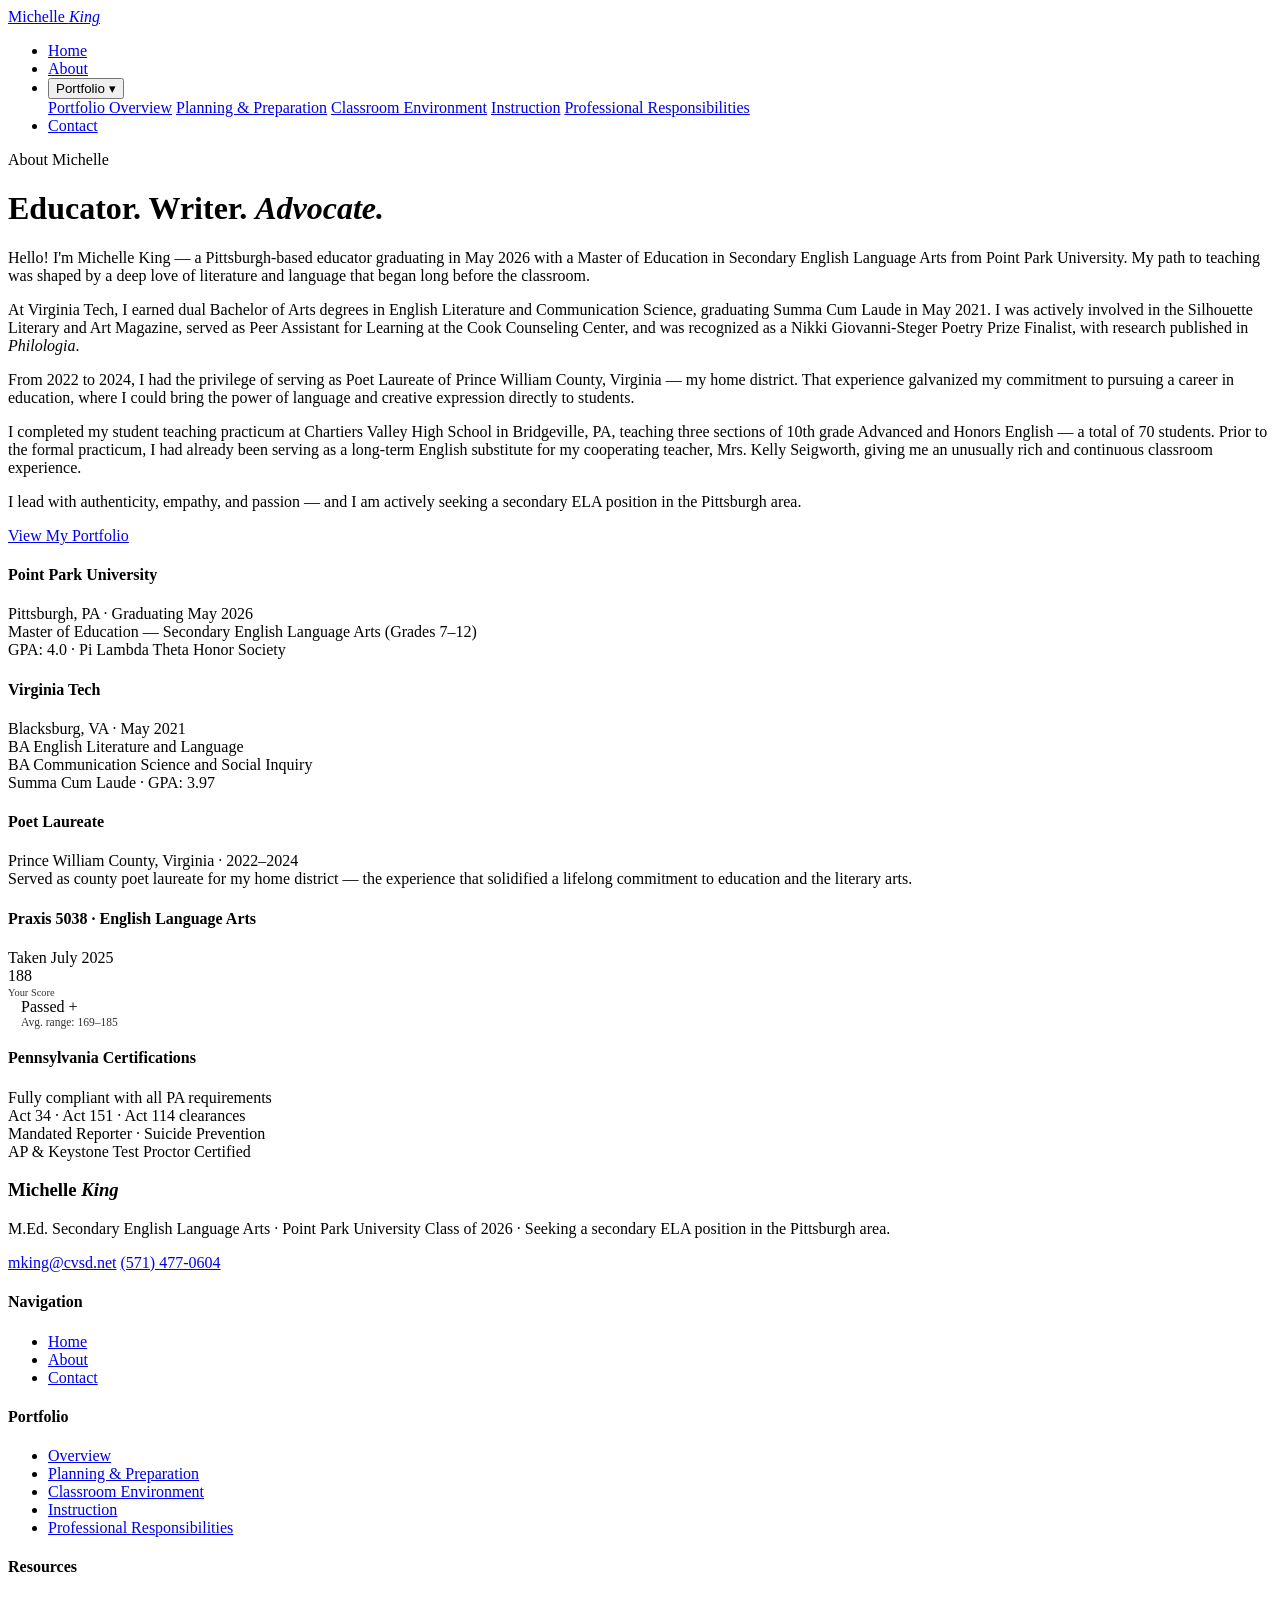
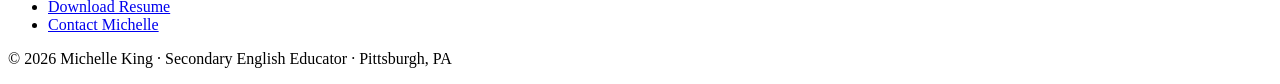
==== about.html @ f742788e "Add files via upload" ====
<!DOCTYPE html>
<html lang="en">
<head>
<meta charset="UTF-8">
<meta name="viewport" content="width=device-width, initial-scale=1.0">
<title>About | Michelle King</title>
<link rel="preconnect" href="https://fonts.googleapis.com">
<link href="https://fonts.googleapis.com/css2?family=Cormorant+Garamond:ital,wght@0,300;0,400;0,600;1,300;1,400&family=DM+Sans:wght@300;400;500&display=swap" rel="stylesheet">
<link rel="stylesheet" href="css/styles.css">
</head>
<body>

<nav>
  <div class="nav-inner">
    <a class="nav-logo" href="index.html">Michelle <em>King</em></a>
    <ul class="nav-links">
      <li><a href="index.html" data-page="home">Home</a></li>
      <li><a href="about.html" data-page="about">About</a></li>
      <li>
        <button class="portfolio-btn">Portfolio <span class="dropdown-arrow">▾</span></button>
        <div class="dropdown">
          <a href="portfolio/index.html">Portfolio Overview</a>
          <a href="portfolio/domain-1.html">Planning & Preparation</a>
          <a href="portfolio/domain-2.html">Classroom Environment</a>
          <a href="portfolio/domain-3.html">Instruction</a>
          <a href="portfolio/domain-4.html">Professional Responsibilities</a>
        </div>
      </li>
      <li><a href="contact.html" data-page="contact">Contact</a></li>
    </ul>
  </div>
</nav>

<div class="page-wrap">
  <div class="section-container">
    <p class="section-eyebrow">About Michelle</p>
    <h1 class="section-title">Educator. Writer. <em>Advocate.</em></h1>
    <div class="divider"></div>

    <div class="about-grid">
      <div class="about-text">
        <p>Hello! I'm Michelle King — a Pittsburgh-based educator graduating in May 2026 with a Master of Education in Secondary English Language Arts from Point Park University. My path to teaching was shaped by a deep love of literature and language that began long before the classroom.</p>
        <p>At Virginia Tech, I earned dual Bachelor of Arts degrees in English Literature and Communication Science, graduating Summa Cum Laude in May 2021. I was actively involved in the Silhouette Literary and Art Magazine, served as Peer Assistant for Learning at the Cook Counseling Center, and was recognized as a Nikki Giovanni-Steger Poetry Prize Finalist, with research published in <em>Philologia</em>.</p>
        <p>From 2022 to 2024, I had the privilege of serving as Poet Laureate of Prince William County, Virginia — my home district. That experience galvanized my commitment to pursuing a career in education, where I could bring the power of language and creative expression directly to students.</p>
        <p>I completed my student teaching practicum at Chartiers Valley High School in Bridgeville, PA, teaching three sections of 10th grade Advanced and Honors English — a total of 70 students. Prior to the formal practicum, I had already been serving as a long-term English substitute for my cooperating teacher, Mrs. Kelly Seigworth, giving me an unusually rich and continuous classroom experience.</p>
        <p>I lead with authenticity, empathy, and passion — and I am actively seeking a secondary ELA position in the Pittsburgh area.</p>
        <div class="mt-32">
          <a class="btn-primary" href="portfolio/index.html">View My Portfolio</a>
        </div>
      </div>

      <div class="about-credentials">
        <div class="cred-block">
          <h4>Point Park University</h4>
          <div class="cred-sub">Pittsburgh, PA · Graduating May 2026</div>
          <div class="cred-detail">Master of Education — Secondary English Language Arts (Grades 7–12)<br>GPA: 4.0 · Pi Lambda Theta Honor Society</div>
        </div>
        <div class="cred-block">
          <h4>Virginia Tech</h4>
          <div class="cred-sub">Blacksburg, VA · May 2021</div>
          <div class="cred-detail">BA English Literature and Language<br>BA Communication Science and Social Inquiry<br>Summa Cum Laude · GPA: 3.97</div>
        </div>
        <div class="cred-block">
          <h4>Poet Laureate</h4>
          <div class="cred-sub">Prince William County, Virginia · 2022–2024</div>
          <div class="cred-detail">Served as county poet laureate for my home district — the experience that solidified a lifelong commitment to education and the literary arts.</div>
        </div>
        <div class="cred-block">
          <h4>Praxis 5038 · English Language Arts</h4>
          <div class="cred-sub">Taken July 2025</div>
          <div class="cred-detail">
            <div class="praxis-badge">
              <div>
                <div class="score">188</div>
                <div style="font-size:0.65rem;opacity:0.8;margin-top:2px;">Your Score</div>
              </div>
              <div style="border-left:1px solid rgba(255,255,255,0.3);padding-left:12px;">
                <div style="font-weight:500;">Passed +</div>
                <div style="font-size:0.72rem;opacity:0.8;">Avg. range: 169–185</div>
              </div>
            </div>
          </div>
        </div>
        <div class="cred-block">
          <h4>Pennsylvania Certifications</h4>
          <div class="cred-sub">Fully compliant with all PA requirements</div>
          <div class="cred-detail">Act 34 · Act 151 · Act 114 clearances<br>Mandated Reporter · Suicide Prevention<br>AP & Keystone Test Proctor Certified</div>
        </div>
      </div>
    </div>
  </div>
</div>

<footer>
  <div class="footer-inner">
    <div class="footer-grid">
      <div class="footer-brand">
        <h3>Michelle <em>King</em></h3>
        <p>M.Ed. Secondary English Language Arts · Point Park University Class of 2026 · Seeking a secondary ELA position in the Pittsburgh area.</p>
        <div class="footer-contact-small">
          <a href="mailto:mking@cvsd.net">mking@cvsd.net</a>
          <a href="tel:5714770604">(571) 477-0604</a>
        </div>
      </div>
      <div class="footer-col">
        <h4>Navigation</h4>
        <ul>
          <li><a href="index.html">Home</a></li>
          <li><a href="about.html">About</a></li>
          <li><a href="contact.html">Contact</a></li>
        </ul>
      </div>
      <div class="footer-col">
        <h4>Portfolio</h4>
        <ul>
          <li><a href="portfolio/index.html">Overview</a></li>
          <li><a href="portfolio/domain-1.html">Planning & Preparation</a></li>
          <li><a href="portfolio/domain-2.html">Classroom Environment</a></li>
          <li><a href="portfolio/domain-3.html">Instruction</a></li>
          <li><a href="portfolio/domain-4.html">Professional Responsibilities</a></li>
        </ul>
      </div>
      <div class="footer-col">
        <h4>Resources</h4>
        <ul>
          <li><a href="#">Download Resume</a></li>
          <li><a href="contact.html">Contact Michelle</a></li>
        </ul>
      </div>
    </div>
    <div class="footer-bottom">
      <p>© 2026 Michelle King · Secondary English Educator · Pittsburgh, PA</p>
    </div>
  </div>
</footer>

<script src="js/script.js"></script>
</body>
</html>
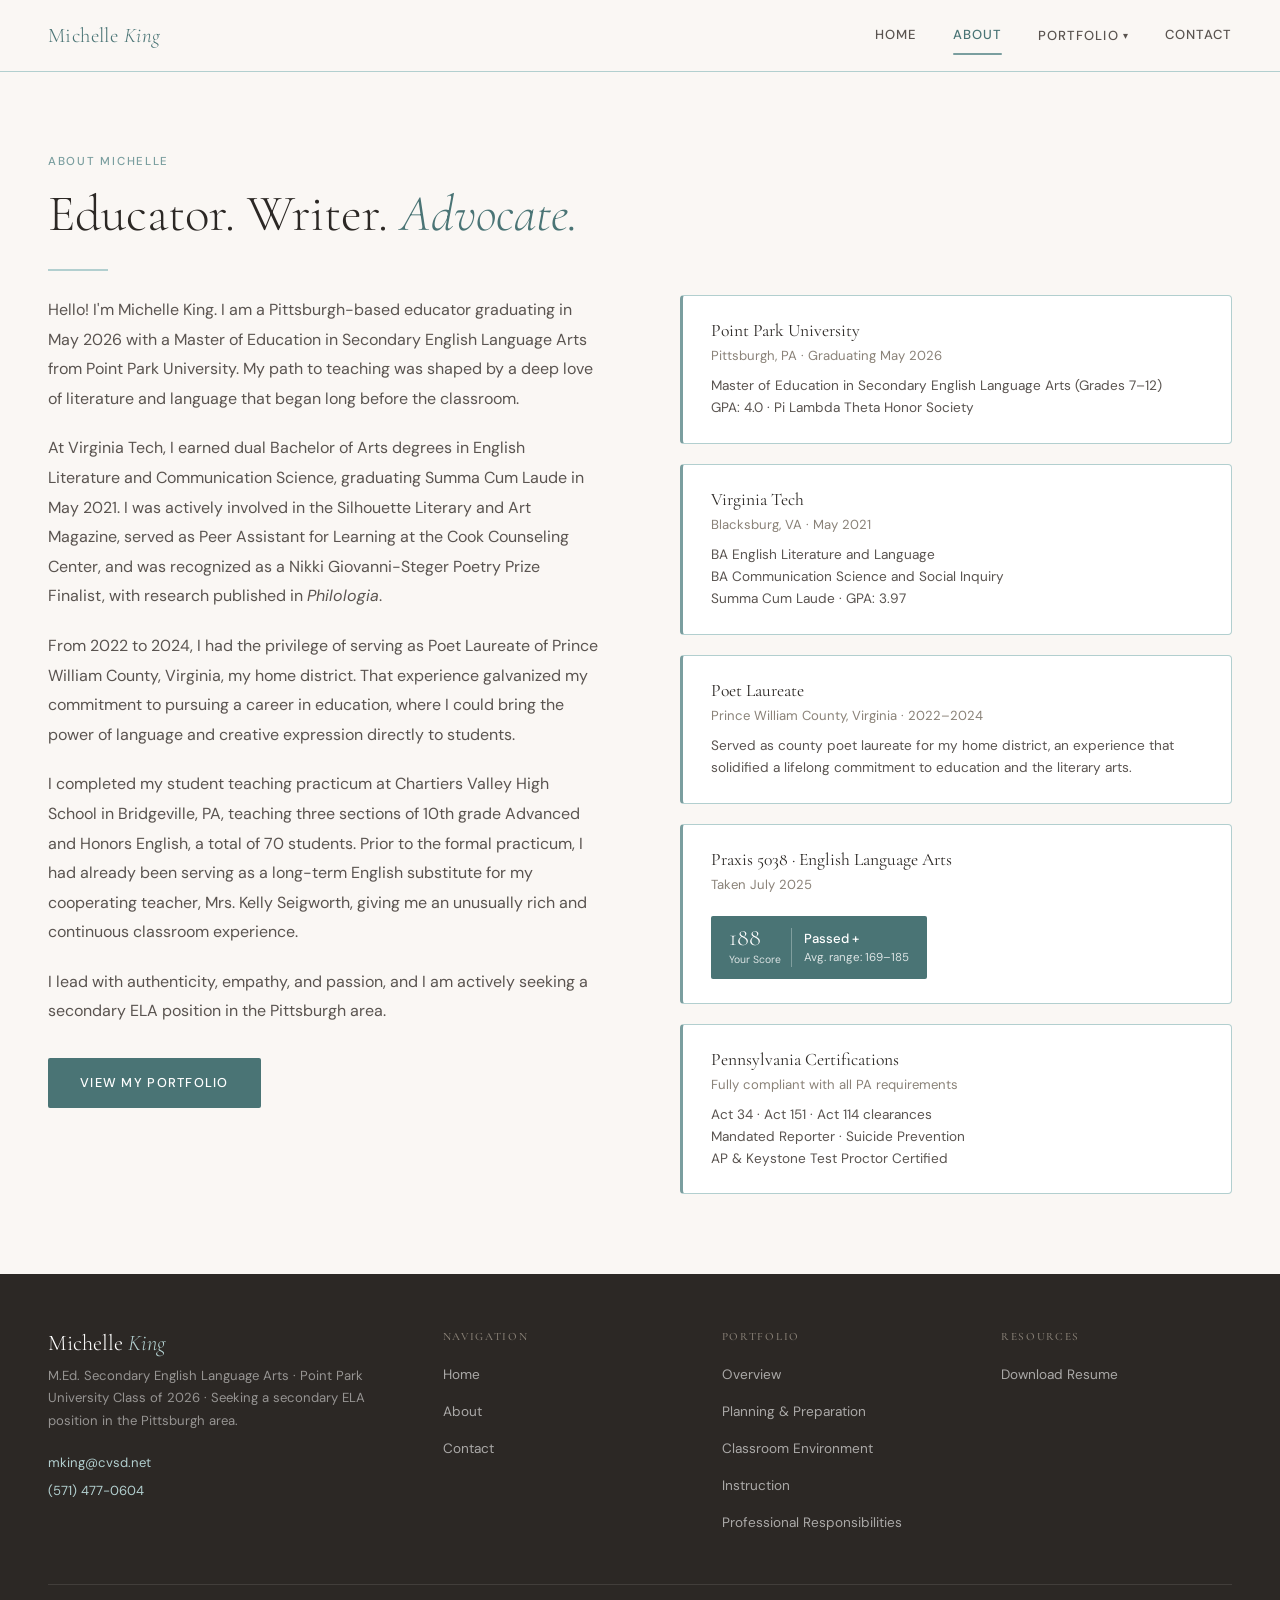
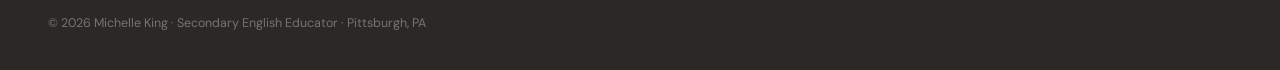
==== commit dd38d1fe: "Add files via upload" ====
--- a/about.html
+++ b/about.html
@@ -6,7 +6,7 @@
 <title>About | Michelle King</title>
 <link rel="preconnect" href="https://fonts.googleapis.com">
 <link href="https://fonts.googleapis.com/css2?family=Cormorant+Garamond:ital,wght@0,300;0,400;0,600;1,300;1,400&family=DM+Sans:wght@300;400;500&display=swap" rel="stylesheet">
-<link rel="stylesheet" href="css/styles.css">
+<link rel="stylesheet" href="styles.css">
 </head>
 <body>
 
@@ -19,11 +19,11 @@
       <li>
         <button class="portfolio-btn">Portfolio <span class="dropdown-arrow">▾</span></button>
         <div class="dropdown">
-          <a href="portfolio/index.html">Portfolio Overview</a>
-          <a href="portfolio/domain-1.html">Planning & Preparation</a>
-          <a href="portfolio/domain-2.html">Classroom Environment</a>
-          <a href="portfolio/domain-3.html">Instruction</a>
-          <a href="portfolio/domain-4.html">Professional Responsibilities</a>
+          <a href="portfolio.html">Portfolio Overview</a>
+          <a href="portfolio-planning.html">Planning & Preparation</a>
+          <a href="portfolio-classroom.html">Classroom Environment</a>
+          <a href="portfolio-instruction.html">Instruction</a>
+          <a href="portfolio-professional.html">Professional Responsibilities</a>
         </div>
       </li>
       <li><a href="contact.html" data-page="contact">Contact</a></li>
@@ -39,13 +39,13 @@
 
     <div class="about-grid">
       <div class="about-text">
-        <p>Hello! I'm Michelle King — a Pittsburgh-based educator graduating in May 2026 with a Master of Education in Secondary English Language Arts from Point Park University. My path to teaching was shaped by a deep love of literature and language that began long before the classroom.</p>
+        <p>Hello! I'm Michelle King. I am a Pittsburgh-based educator graduating in May 2026 with a Master of Education in Secondary English Language Arts from Point Park University. My path to teaching was shaped by a deep love of literature and language that began long before the classroom.</p>
         <p>At Virginia Tech, I earned dual Bachelor of Arts degrees in English Literature and Communication Science, graduating Summa Cum Laude in May 2021. I was actively involved in the Silhouette Literary and Art Magazine, served as Peer Assistant for Learning at the Cook Counseling Center, and was recognized as a Nikki Giovanni-Steger Poetry Prize Finalist, with research published in <em>Philologia</em>.</p>
-        <p>From 2022 to 2024, I had the privilege of serving as Poet Laureate of Prince William County, Virginia — my home district. That experience galvanized my commitment to pursuing a career in education, where I could bring the power of language and creative expression directly to students.</p>
-        <p>I completed my student teaching practicum at Chartiers Valley High School in Bridgeville, PA, teaching three sections of 10th grade Advanced and Honors English — a total of 70 students. Prior to the formal practicum, I had already been serving as a long-term English substitute for my cooperating teacher, Mrs. Kelly Seigworth, giving me an unusually rich and continuous classroom experience.</p>
-        <p>I lead with authenticity, empathy, and passion — and I am actively seeking a secondary ELA position in the Pittsburgh area.</p>
+        <p>From 2022 to 2024, I had the privilege of serving as Poet Laureate of Prince William County, Virginia, my home district. That experience galvanized my commitment to pursuing a career in education, where I could bring the power of language and creative expression directly to students.</p>
+        <p>I completed my student teaching practicum at Chartiers Valley High School in Bridgeville, PA, teaching three sections of 10th grade Advanced and Honors English, a total of 70 students. Prior to the formal practicum, I had already been serving as a long-term English substitute for my cooperating teacher, Mrs. Kelly Seigworth, giving me an unusually rich and continuous classroom experience.</p>
+        <p>I lead with authenticity, empathy, and passion, and I am actively seeking a secondary ELA position in the Pittsburgh area.</p>
         <div class="mt-32">
-          <a class="btn-primary" href="portfolio/index.html">View My Portfolio</a>
+          <a class="btn-primary" href="portfolio.html">View My Portfolio</a>
         </div>
       </div>
 
@@ -53,7 +53,7 @@
         <div class="cred-block">
           <h4>Point Park University</h4>
           <div class="cred-sub">Pittsburgh, PA · Graduating May 2026</div>
-          <div class="cred-detail">Master of Education — Secondary English Language Arts (Grades 7–12)<br>GPA: 4.0 · Pi Lambda Theta Honor Society</div>
+          <div class="cred-detail">Master of Education in Secondary English Language Arts (Grades 7–12)<br>GPA: 4.0 · Pi Lambda Theta Honor Society</div>
         </div>
         <div class="cred-block">
           <h4>Virginia Tech</h4>
@@ -63,7 +63,7 @@
         <div class="cred-block">
           <h4>Poet Laureate</h4>
           <div class="cred-sub">Prince William County, Virginia · 2022–2024</div>
-          <div class="cred-detail">Served as county poet laureate for my home district — the experience that solidified a lifelong commitment to education and the literary arts.</div>
+          <div class="cred-detail">Served as county poet laureate for my home district, an experience that solidified a lifelong commitment to education and the literary arts.</div>
         </div>
         <div class="cred-block">
           <h4>Praxis 5038 · English Language Arts</h4>
@@ -113,18 +113,18 @@
       <div class="footer-col">
         <h4>Portfolio</h4>
         <ul>
-          <li><a href="portfolio/index.html">Overview</a></li>
-          <li><a href="portfolio/domain-1.html">Planning & Preparation</a></li>
-          <li><a href="portfolio/domain-2.html">Classroom Environment</a></li>
-          <li><a href="portfolio/domain-3.html">Instruction</a></li>
-          <li><a href="portfolio/domain-4.html">Professional Responsibilities</a></li>
+          <li><a href="portfolio.html">Overview</a></li>
+          <li><a href="portfolio-planning.html">Planning & Preparation</a></li>
+          <li><a href="portfolio-classroom.html">Classroom Environment</a></li>
+          <li><a href="portfolio-instruction.html">Instruction</a></li>
+          <li><a href="portfolio-professional.html">Professional Responsibilities</a></li>
         </ul>
       </div>
       <div class="footer-col">
-        <h4>Resources</h4>
+         <h4>Resources</h4>
         <ul>
-          <li><a href="#">Download Resume</a></li>
-          <li><a href="contact.html">Contact Michelle</a></li>
+          <li><a href="https://docs.google.com/document/d/17mkv_XADPO2z-5A1_I_C4-Zbo-QTHiQV/edit" target="new">Download Resume</a></li>
+           
         </ul>
       </div>
     </div>
@@ -134,6 +134,6 @@
   </div>
 </footer>
 
-<script src="js/script.js"></script>
+<script src="script.js"></script>
 </body>
 </html>
--- a/styles.css
+++ b/styles.css
@@ -0,0 +1,1467 @@
+/* ══════════════════════════════════════════
+   Michelle King · Teaching Portfolio
+   styles.css — shared across all pages
+══════════════════════════════════════════ */
+
+:root {
+  --sage: #7a9e9f;
+  --sage-light: #b2cfcf;
+  --sage-dark: #4a7475;
+  --blush: #e8c5bc;
+  --blush-light: #f5e8e4;
+  --cream: #faf7f4;
+  --stone: #8a8278;
+  --ink: #2c2825;
+  --ink-light: #5a5450;
+  --white: #ffffff;
+  --nav-h: 72px;
+}
+
+* { margin: 0; padding: 0; box-sizing: border-box; }
+
+html { scroll-behavior: smooth; }
+
+body {
+  font-family: 'DM Sans', sans-serif;
+  background: var(--cream);
+  color: var(--ink);
+  font-size: 16px;
+  line-height: 1.7;
+}
+
+h1, h2, h3, h4 {
+  font-family: 'Cormorant Garamond', serif;
+  font-weight: 400;
+  line-height: 1.2;
+}
+
+a { text-decoration: none; }
+
+/* ── NAV ── */
+nav {
+  position: fixed;
+  top: 0; left: 0; right: 0;
+  height: var(--nav-h);
+  background: rgba(250,247,244,0.95);
+  backdrop-filter: blur(8px);
+  border-bottom: 1px solid var(--sage-light);
+  z-index: 1000;
+  display: flex;
+  align-items: center;
+  justify-content: center;
+  padding: 0 48px;
+}
+
+.nav-inner {
+  width: 100%;
+  max-width: 1280px;
+  margin: 0 auto;
+  display: flex;
+  align-items: center;
+  justify-content: space-between;
+}
+
+.nav-logo {
+  font-family: 'Cormorant Garamond', serif;
+  font-size: 1.3rem;
+  font-weight: 300;
+  color: var(--sage-dark);
+  cursor: pointer;
+  letter-spacing: 0.02em;
+  text-decoration: none;
+}
+
+.nav-logo em {
+  font-style: italic;
+  color: var(--sage-dark);
+}
+
+.nav-links {
+  display: flex;
+  align-items: center;
+  gap: 36px;
+  list-style: none;
+}
+
+.nav-links > li {
+  position: relative;
+}
+
+.nav-links a, .nav-links button {
+  font-family: 'DM Sans', sans-serif;
+  font-size: 0.82rem;
+  font-weight: 500;
+  letter-spacing: 0.08em;
+  text-transform: uppercase;
+  color: var(--ink-light);
+  text-decoration: none;
+  background: none;
+  border: none;
+  cursor: pointer;
+  padding: 4px 0;
+  transition: color 0.2s;
+  display: flex;
+  align-items: center;
+  gap: 4px;
+}
+
+.nav-links a:hover, .nav-links button:hover,
+.nav-links a.active, .nav-links button.active {
+  color: var(--sage-dark);
+}
+
+.nav-links a.active::after, .nav-links button.active::after {
+  content: '';
+  position: absolute;
+  bottom: -4px;
+  left: 0; right: 0;
+  height: 2px;
+  background: var(--sage);
+  border-radius: 1px;
+}
+
+.dropdown-arrow {
+  font-size: 0.6rem;
+  transition: transform 0.2s;
+}
+
+.nav-links li:hover .dropdown-arrow {
+  transform: rotate(180deg);
+}
+
+.dropdown {
+  position: absolute;
+  top: calc(100% + 16px);
+  left: 50%;
+  transform: translateX(-50%);
+  background: var(--white);
+  border: 1px solid var(--sage-light);
+  border-radius: 8px;
+  padding: 8px 0;
+  min-width: 240px;
+  box-shadow: 0 8px 32px rgba(74,116,117,0.12);
+  opacity: 0;
+  pointer-events: none;
+  transition: opacity 0.2s, transform 0.2s;
+  transform: translateX(-50%) translateY(-4px);
+}
+
+.dropdown::before {
+  content: '';
+  position: absolute;
+  top: -16px;
+  left: 0; right: 0;
+  height: 16px;
+}
+
+.nav-links li:hover .dropdown {
+  opacity: 1;
+  pointer-events: all;
+  transform: translateX(-50%) translateY(0);
+}
+
+.dropdown a {
+  display: block;
+  padding: 10px 20px;
+  font-size: 0.8rem;
+  letter-spacing: 0.05em;
+  text-transform: uppercase;
+  color: var(--ink-light);
+  text-decoration: none;
+  transition: background 0.15s, color 0.15s;
+  white-space: nowrap;
+}
+
+.dropdown a:hover {
+  background: var(--blush-light);
+  color: var(--sage-dark);
+}
+
+/* ── PAGE WRAPPER ── */
+.page-wrap {
+  padding-top: var(--nav-h);
+  min-height: 100vh;
+  animation: fadeIn 0.4s ease;
+}
+
+@keyframes fadeIn {
+  from { opacity: 0; transform: translateY(8px); }
+  to { opacity: 1; transform: translateY(0); }
+}
+
+/* ── SECTION STYLES ── */
+.section-container {
+  max-width: 1280px;
+  margin: 0 auto;
+  padding: 80px 48px;
+}
+
+.section-eyebrow {
+  font-size: 0.72rem;
+  font-weight: 500;
+  letter-spacing: 0.15em;
+  text-transform: uppercase;
+  color: var(--sage);
+  margin-bottom: 12px;
+}
+
+.section-title {
+  font-size: clamp(2rem, 4vw, 3.2rem);
+  font-weight: 300;
+  color: var(--ink);
+  margin-bottom: 24px;
+}
+
+.section-title em {
+  font-style: italic;
+  color: var(--sage-dark);
+}
+
+.section-lead {
+  font-size: 1.05rem;
+  color: var(--ink-light);
+  max-width: 640px;
+  line-height: 1.8;
+  margin-bottom: 56px;
+}
+
+.divider {
+  width: 60px;
+  height: 2px;
+  background: var(--sage-light);
+  margin: 24px 0;
+}
+
+/* ── BUTTONS ── */
+.btn-primary {
+  background: var(--sage-dark);
+  color: var(--white);
+  padding: 14px 32px;
+  border: none;
+  border-radius: 2px;
+  font-family: 'DM Sans', sans-serif;
+  font-size: 0.8rem;
+  font-weight: 500;
+  letter-spacing: 0.1em;
+  text-transform: uppercase;
+  cursor: pointer;
+  transition: background 0.2s, transform 0.2s;
+  text-decoration: none;
+  display: inline-block;
+}
+
+.btn-primary:hover {
+  background: var(--sage);
+  transform: translateY(-1px);
+}
+
+.btn-outline {
+  background: transparent;
+  color: var(--sage-dark);
+  padding: 14px 32px;
+  border: 1.5px solid var(--sage-dark);
+  border-radius: 2px;
+  font-family: 'DM Sans', sans-serif;
+  font-size: 0.8rem;
+  font-weight: 500;
+  letter-spacing: 0.1em;
+  text-transform: uppercase;
+  cursor: pointer;
+  transition: all 0.2s;
+  text-decoration: none;
+  display: inline-block;
+}
+
+.btn-outline:hover {
+  background: var(--sage-dark);
+  color: var(--white);
+  transform: translateY(-1px);
+}
+
+/* ── HOME HERO ── */
+.home-hero {
+  min-height: calc(100vh - var(--nav-h));
+  display: flex;
+  justify-content: center;
+  position: relative;
+  overflow: hidden;
+}
+
+.home-hero-inner {
+  width: 100%;
+  max-width: 1280px;
+  display: grid;
+  grid-template-columns: 1fr 1fr;
+  position: relative;
+}
+
+.home-hero-left {
+  display: flex;
+  flex-direction: column;
+  justify-content: center;
+  padding: 80px 64px 80px 48px;
+  position: relative;
+  z-index: 2;
+}
+
+.hero-eyebrow {
+  font-size: 0.75rem;
+  font-weight: 500;
+  letter-spacing: 0.15em;
+  text-transform: uppercase;
+  color: var(--sage);
+  margin-bottom: 20px;
+}
+
+.hero-name {
+  font-size: clamp(3rem, 5vw, 5rem);
+  font-weight: 300;
+  line-height: 1.05;
+  color: var(--ink);
+  margin-bottom: 8px;
+}
+
+.hero-name em {
+  font-style: italic;
+  color: var(--sage-dark);
+}
+
+.hero-title {
+  font-family: 'DM Sans', sans-serif;
+  font-size: 0.9rem;
+  font-weight: 300;
+  letter-spacing: 0.05em;
+  color: var(--stone);
+  margin-bottom: 36px;
+  text-transform: uppercase;
+}
+
+.hero-desc {
+  font-size: 1.05rem;
+  color: var(--ink-light);
+  max-width: 420px;
+  margin-bottom: 48px;
+  line-height: 1.8;
+}
+
+.hero-ctas {
+  display: flex;
+  gap: 16px;
+  flex-wrap: wrap;
+}
+
+.home-hero-right {
+  position: relative;
+  background: var(--sage-light);
+  overflow: hidden;
+}
+
+.hero-botanical {
+  position: absolute;
+  inset: 0;
+  background:
+    radial-gradient(ellipse at 30% 50%, rgba(232,197,188,0.4) 0%, transparent 60%),
+    radial-gradient(ellipse at 80% 20%, rgba(122,158,159,0.3) 0%, transparent 50%),
+    radial-gradient(ellipse at 60% 80%, rgba(178,207,207,0.5) 0%, transparent 40%);
+}
+
+.hero-credentials {
+  position: absolute;
+  bottom: 48px;
+  left: 40px;
+  right: 40px;
+  display: flex;
+  flex-direction: column;
+  gap: 12px;
+}
+
+.credential-pill {
+  background: rgba(255,255,255,0.85);
+  backdrop-filter: blur(4px);
+  border-radius: 4px;
+  padding: 12px 20px;
+  display: flex;
+  align-items: center;
+  gap: 12px;
+  border-left: 3px solid var(--sage-dark);
+}
+
+.credential-icon { font-size: 1.2rem; }
+
+.credential-text {
+  font-size: 0.82rem;
+  color: var(--ink);
+  line-height: 1.4;
+}
+
+.credential-text strong {
+  display: block;
+  font-weight: 500;
+}
+
+.credential-text span {
+  color: var(--stone);
+  font-size: 0.76rem;
+}
+
+.hero-floral-top {
+  position: absolute;
+  top: -20px;
+  right: -20px;
+  width: 280px;
+  height: 280px;
+  opacity: 0.15;
+  background: radial-gradient(circle, var(--sage-dark) 0%, transparent 70%);
+  border-radius: 50%;
+}
+
+/* ── PLACEMENT BANNER ── */
+.placement-banner {
+  background: var(--sage);
+  color: var(--white);
+  padding: 48px;
+}
+
+.placement-banner-inner {
+  width: 100%;
+  max-width: 1280px;
+  margin: 0 auto;
+  display: flex;
+  align-items: center;
+  justify-content: space-between;
+  gap: 32px;
+}
+
+.placement-banner h2 {
+  font-size: 2rem;
+  font-weight: 300;
+  color: var(--white);
+}
+
+.placement-banner p {
+  font-size: 0.92rem;
+  color: rgba(255,255,255,0.8);
+  margin-top: 8px;
+  max-width: 480px;
+}
+
+.placement-stats {
+  display: flex;
+  gap: 48px;
+  flex-shrink: 0;
+}
+
+.placement-stat { text-align: center; }
+
+.placement-stat .stat-num {
+  font-family: 'Cormorant Garamond', serif;
+  font-size: 3rem;
+  font-weight: 300;
+  line-height: 1;
+  color: var(--white);
+}
+
+.placement-stat .stat-label {
+  font-size: 0.72rem;
+  font-weight: 500;
+  letter-spacing: 0.1em;
+  text-transform: uppercase;
+  color: rgba(255,255,255,0.7);
+  margin-top: 4px;
+}
+
+/* ── HOME HIGHLIGHTS ── */
+.home-highlights {
+  background: var(--white);
+  padding: 80px 0;
+}
+
+.highlights-grid {
+  max-width: 1280px;
+  margin: 0 auto;
+  padding: 0 48px;
+  display: grid;
+  grid-template-columns: repeat(2, 1fr);
+  gap: 32px;
+}
+
+.highlight-card {
+  padding: 36px 32px;
+  border: 1px solid var(--sage-light);
+  border-radius: 4px;
+  position: relative;
+  overflow: hidden;
+  cursor: pointer;
+  transition: transform 0.2s, box-shadow 0.2s;
+  display: block;
+  color: var(--ink);
+  text-decoration: none;
+}
+
+.highlight-card:hover {
+  transform: translateY(-4px);
+  box-shadow: 0 12px 40px rgba(74,116,117,0.12);
+}
+
+.highlight-card::before {
+  content: '';
+  position: absolute;
+  top: 0; left: 0; right: 0;
+  height: 3px;
+  background: var(--sage);
+}
+
+.highlight-number {
+  font-family: 'Cormorant Garamond', serif;
+  font-size: 3rem;
+  font-weight: 300;
+  color: var(--sage-light);
+  line-height: 1;
+  margin-bottom: 16px;
+}
+
+.highlight-label {
+  font-size: 0.72rem;
+  font-weight: 500;
+  letter-spacing: 0.12em;
+  text-transform: uppercase;
+  color: var(--sage-dark);
+  margin-bottom: 8px;
+}
+
+.highlight-title {
+  font-family: 'Cormorant Garamond', serif;
+  font-size: 1.4rem;
+  font-weight: 400;
+  color: var(--ink);
+  margin-bottom: 12px;
+}
+
+.highlight-desc {
+  font-size: 0.88rem;
+  color: var(--stone);
+  line-height: 1.7;
+}
+
+.highlight-link {
+  display: inline-flex;
+  align-items: center;
+  gap: 6px;
+  margin-top: 20px;
+  font-size: 0.78rem;
+  font-weight: 500;
+  letter-spacing: 0.08em;
+  text-transform: uppercase;
+  color: var(--sage-dark);
+  text-decoration: none;
+  font-family: 'DM Sans', sans-serif;
+}
+
+/* ── TESTIMONIALS ── */
+.testimonials {
+  padding: 80px 0;
+  background: var(--blush-light);
+  overflow: hidden;
+}
+
+.testimonials-inner {
+  max-width: 1280px;
+  margin: 0 auto;
+  padding: 0 48px;
+}
+
+.testimonials h2 {
+  font-size: 2rem;
+  font-weight: 300;
+  color: var(--ink);
+  margin-bottom: 8px;
+}
+
+.testimonials-sub {
+  font-size: 0.88rem;
+  color: var(--stone);
+  margin-bottom: 48px;
+}
+
+.testimonial-grid {
+  display: grid;
+  grid-template-columns: repeat(3, 1fr);
+  gap: 24px;
+}
+
+.testimonial-card {
+  background: var(--white);
+  padding: 32px 28px;
+  border-radius: 4px;
+  position: relative;
+}
+
+.testimonial-card::before {
+  content: '"';
+  font-family: 'Cormorant Garamond', serif;
+  font-size: 5rem;
+  color: var(--sage-light);
+  line-height: 1;
+  position: absolute;
+  top: 12px;
+  left: 24px;
+  font-weight: 300;
+}
+
+.testimonial-card p {
+  font-size: 0.9rem;
+  color: var(--ink-light);
+  line-height: 1.8;
+  padding-top: 32px;
+  font-style: italic;
+}
+
+.testimonial-from {
+  margin-top: 16px;
+  font-size: 0.75rem;
+  font-weight: 500;
+  letter-spacing: 0.08em;
+  text-transform: uppercase;
+  color: var(--stone);
+}
+
+/* ── ABOUT PAGE ── */
+.about-grid {
+  display: grid;
+  grid-template-columns: 1fr 1fr;
+  gap: 80px;
+  align-items: start;
+}
+
+.about-text p {
+  font-size: 1rem;
+  color: var(--ink-light);
+  line-height: 1.85;
+  margin-bottom: 20px;
+}
+
+.about-credentials {
+  display: flex;
+  flex-direction: column;
+  gap: 20px;
+}
+
+.cred-block {
+  background: var(--white);
+  border: 1px solid var(--sage-light);
+  border-radius: 4px;
+  padding: 24px 28px;
+  border-left: 3px solid var(--sage);
+}
+
+.cred-block h4 {
+  font-family: 'Cormorant Garamond', serif;
+  font-size: 1.1rem;
+  font-weight: 400;
+  color: var(--ink);
+  margin-bottom: 4px;
+}
+
+.cred-block .cred-sub {
+  font-size: 0.82rem;
+  color: var(--stone);
+  margin-bottom: 8px;
+}
+
+.cred-block .cred-detail {
+  font-size: 0.85rem;
+  color: var(--ink-light);
+  line-height: 1.6;
+}
+
+.praxis-badge {
+  background: var(--sage-dark);
+  color: var(--white);
+  display: inline-flex;
+  align-items: center;
+  gap: 10px;
+  padding: 10px 18px;
+  border-radius: 2px;
+  margin-top: 12px;
+  font-size: 0.82rem;
+}
+
+.praxis-badge .score {
+  font-family: 'Cormorant Garamond', serif;
+  font-size: 1.5rem;
+  font-weight: 300;
+  line-height: 1;
+}
+
+/* ── PORTFOLIO OVERVIEW ── */
+.domain-cards {
+  display: grid;
+  grid-template-columns: repeat(2, 1fr);
+  gap: 28px;
+}
+
+.domain-card {
+  background: var(--white);
+  border: 1px solid var(--sage-light);
+  border-radius: 4px;
+  padding: 40px 36px;
+  cursor: pointer;
+  transition: transform 0.2s, box-shadow 0.2s;
+  position: relative;
+  overflow: hidden;
+  text-decoration: none;
+  display: block;
+  color: var(--ink);
+}
+
+.domain-card:hover {
+  transform: translateY(-4px);
+  box-shadow: 0 12px 40px rgba(74,116,117,0.12);
+}
+
+.domain-card::after {
+  content: '';
+  position: absolute;
+  bottom: 0; left: 0; right: 0;
+  height: 3px;
+  background: var(--blush);
+  transform: scaleX(0);
+  transition: transform 0.3s;
+  transform-origin: left;
+}
+
+.domain-card:hover::after { transform: scaleX(1); }
+
+.domain-num {
+  font-family: 'Cormorant Garamond', serif;
+  font-size: 4rem;
+  font-weight: 300;
+  color: var(--sage-light);
+  line-height: 1;
+  margin-bottom: 16px;
+}
+
+.domain-card h3 {
+  font-size: 1.5rem;
+  font-weight: 400;
+  color: var(--ink);
+  margin-bottom: 12px;
+}
+
+.domain-card p {
+  font-size: 0.9rem;
+  color: var(--stone);
+  line-height: 1.7;
+  margin-bottom: 20px;
+}
+
+.domain-components {
+  display: flex;
+  flex-wrap: wrap;
+  gap: 6px;
+  margin-bottom: 24px;
+}
+
+.component-tag {
+  font-size: 0.72rem;
+  font-weight: 500;
+  letter-spacing: 0.06em;
+  padding: 4px 10px;
+  background: var(--blush-light);
+  color: var(--sage-dark);
+  border-radius: 2px;
+  text-transform: uppercase;
+}
+
+/* ── DOMAIN HERO BANNER ── */
+.domain-hero {
+  background: var(--sage-dark);
+  color: var(--white);
+  padding: 80px 48px 64px;
+  position: relative;
+  overflow: hidden;
+}
+
+.domain-hero::before {
+  content: '';
+  position: absolute;
+  top: -60px; right: -60px;
+  width: 320px; height: 320px;
+  border-radius: 50%;
+  background: rgba(255,255,255,0.04);
+}
+
+.domain-hero::after {
+  content: '';
+  position: absolute;
+  bottom: -80px; right: 100px;
+  width: 200px; height: 200px;
+  border-radius: 50%;
+  background: rgba(232,197,188,0.1);
+}
+
+.domain-hero-inner {
+  width: 100%;
+  max-width: 1280px;
+  margin: 0 auto;
+  position: relative;
+  z-index: 1;
+}
+
+.domain-hero-domain {
+  font-size: 0.72rem;
+  font-weight: 500;
+  letter-spacing: 0.2em;
+  text-transform: uppercase;
+  color: var(--sage-light);
+  margin-bottom: 16px;
+}
+
+.domain-hero h1 {
+  font-size: clamp(2rem, 4vw, 3.5rem);
+  font-weight: 300;
+  margin-bottom: 20px;
+  color: var(--white);
+}
+
+.domain-hero h1 em {
+  font-style: italic;
+  color: var(--sage-light);
+}
+
+.domain-hero p {
+  font-size: 1rem;
+  color: rgba(255,255,255,0.75);
+  max-width: 580px;
+  line-height: 1.8;
+}
+
+/* ── COMPONENT CARDS ── */
+.component-cards-section {
+  background: var(--cream);
+  padding: 48px 0 0;
+}
+
+.component-cards-header {
+  max-width: 1280px;
+  margin: 0 auto;
+  padding: 0 48px 32px;
+}
+
+.component-cards {
+  max-width: 1280px;
+  margin: 0 auto;
+  padding: 0 48px 56px;
+  display: grid;
+  grid-template-columns: repeat(3, 1fr);
+  gap: 20px;
+}
+
+.component-card {
+  border: 1px solid var(--sage-light);
+  border-radius: 4px;
+  padding: 28px 24px;
+  background: var(--white);
+  cursor: pointer;
+  transition: all 0.2s;
+  text-decoration: none;
+  display: block;
+  color: var(--ink);
+}
+
+.component-card:hover {
+  border-color: var(--sage);
+  transform: translateY(-2px);
+  box-shadow: 0 8px 24px rgba(74,116,117,0.1);
+}
+
+.component-code {
+  font-size: 0.7rem;
+  font-weight: 500;
+  letter-spacing: 0.12em;
+  text-transform: uppercase;
+  color: var(--sage);
+  margin-bottom: 8px;
+}
+
+.component-card h4 {
+  font-family: 'Cormorant Garamond', serif;
+  font-size: 1.1rem;
+  color: var(--ink);
+  margin-bottom: 8px;
+}
+
+.component-card p {
+  font-size: 0.82rem;
+  color: var(--stone);
+  line-height: 1.6;
+}
+
+.go-arrow {
+  margin-top: 16px;
+  font-size: 0.75rem;
+  color: var(--sage-dark);
+  font-weight: 500;
+  letter-spacing: 0.06em;
+  text-transform: uppercase;
+}
+
+/* ── COMPONENT SECTIONS ── */
+.component-section {
+  border-bottom: 1px solid var(--sage-light);
+}
+
+.component-section:last-child {
+  border-bottom: none;
+}
+
+/* Section with hero image layout */
+.component-section-inner {
+  max-width: 1280px;
+  margin: 0 auto;
+  padding: 64px 48px;
+  display: flex;
+  gap: 48px;
+  align-items: flex-start;
+}
+
+/* ── SECTION HERO IMAGE ── */
+.section-hero-image {
+  width: 31%;           /* ~400px at 1280px container */
+  min-width: 220px;
+  flex-shrink: 0;
+  border-radius: 4px;
+  overflow: hidden;
+  align-self: stretch;
+}
+
+.section-hero-image img {
+  width: 100%;
+  height: 100%;
+  object-fit: cover;
+  display: block;
+}
+
+/* Placeholder state — sage-light fill */
+.section-hero-image.placeholder {
+  background: var(--sage-light);
+  min-height: 320px;
+}
+
+/* Section text content beside hero */
+.component-section-text {
+  flex: 1;
+  min-width: 0;
+}
+
+.component-section-code {
+  font-size: 0.7rem;
+  font-weight: 500;
+  letter-spacing: 0.15em;
+  text-transform: uppercase;
+  color: var(--sage);
+  margin-bottom: 8px;
+}
+
+.component-section-text h2 {
+  font-size: 2rem;
+  font-weight: 300;
+  color: var(--ink);
+  margin-bottom: 20px;
+}
+
+.component-section-text p {
+  font-size: 1rem;
+  color: var(--ink-light);
+  line-height: 1.85;
+  margin-bottom: 16px;
+}
+
+.artifact-box {
+  background: var(--blush-light);
+  border-left: 3px solid var(--blush);
+  padding: 20px 24px;
+  border-radius: 0 4px 4px 0;
+  margin-top: 20px;
+}
+
+.artifact-box .artifact-label {
+  font-size: 0.7rem;
+  font-weight: 500;
+  letter-spacing: 0.12em;
+  text-transform: uppercase;
+  color: var(--stone);
+  margin-bottom: 4px;
+}
+
+.artifact-box p {
+  font-size: 0.88rem;
+  color: var(--ink);
+  line-height: 1.6;
+  margin-bottom: 0;
+}
+
+/* ── SECTION IMAGE GALLERY ── */
+.section-gallery {
+  max-width: 1280px;
+  margin: 0 auto;
+  padding: 0 48px 48px;
+}
+
+.gallery-grid {
+  display: flex;
+  flex-wrap: wrap;
+  gap: 12px;
+}
+
+.gallery-thumb {
+  flex: 1 1 160px;
+  max-width: 220px;
+  min-width: 140px;
+  aspect-ratio: 4/3;
+  border-radius: 4px;
+  overflow: hidden;
+  cursor: zoom-in;
+  position: relative;
+  transition: transform 0.2s, box-shadow 0.2s;
+}
+
+.gallery-thumb:hover {
+  transform: translateY(-2px);
+  box-shadow: 0 6px 20px rgba(44,40,37,0.15);
+}
+
+.gallery-thumb img {
+  width: 100%;
+  height: 100%;
+  object-fit: cover;
+  display: block;
+}
+
+/* Placeholder state — blush-light fill */
+.gallery-thumb.placeholder {
+  background: var(--blush-light);
+}
+
+.gallery-caption {
+  margin-top: 10px;
+  font-size: 0.75rem;
+  color: var(--stone);
+  letter-spacing: 0.03em;
+}
+
+/* ── LIGHTBOX ── */
+.lightbox-overlay {
+  display: none;
+  position: fixed;
+  inset: 0;
+  background: rgba(44,40,37,0.92);
+  z-index: 2000;
+  align-items: center;
+  justify-content: center;
+  padding: 24px;
+}
+
+.lightbox-overlay.active {
+  display: flex;
+}
+
+.lightbox-inner {
+  position: relative;
+  max-width: 1100px;
+  width: 100%;
+  display: flex;
+  align-items: center;
+  gap: 16px;
+}
+
+.lightbox-img-wrap {
+  flex: 1;
+  display: flex;
+  align-items: center;
+  justify-content: center;
+}
+
+.lightbox-img-wrap img {
+  max-width: 100%;
+  max-height: 85vh;
+  object-fit: contain;
+  border-radius: 4px;
+  display: block;
+}
+
+/* Placeholder in lightbox */
+.lightbox-img-wrap .lb-placeholder {
+  width: 640px;
+  height: 480px;
+  max-width: 100%;
+  max-height: 85vh;
+  background: var(--blush-light);
+  border-radius: 4px;
+}
+
+.lightbox-btn {
+  background: rgba(255,255,255,0.12);
+  border: none;
+  color: var(--white);
+  width: 48px;
+  height: 48px;
+  border-radius: 50%;
+  font-size: 1.4rem;
+  cursor: pointer;
+  flex-shrink: 0;
+  display: flex;
+  align-items: center;
+  justify-content: center;
+  transition: background 0.2s;
+}
+
+.lightbox-btn:hover {
+  background: rgba(255,255,255,0.25);
+}
+
+.lightbox-close {
+  position: absolute;
+  top: -48px;
+  right: 0;
+  background: none;
+  border: none;
+  color: rgba(255,255,255,0.7);
+  font-size: 1.8rem;
+  cursor: pointer;
+  line-height: 1;
+  transition: color 0.2s;
+}
+
+.lightbox-close:hover {
+  color: var(--white);
+}
+
+.lightbox-counter {
+  position: absolute;
+  bottom: -36px;
+  left: 50%;
+  transform: translateX(-50%);
+  font-size: 0.75rem;
+  color: rgba(255,255,255,0.5);
+  letter-spacing: 0.08em;
+}
+
+/* ── CONTACT PAGE ── */
+.contact-grid {
+  display: grid;
+  grid-template-columns: 1fr 1fr;
+  gap: 80px;
+  align-items: start;
+}
+
+.contact-info {
+  display: flex;
+  flex-direction: column;
+  gap: 24px;
+}
+
+.contact-item {
+  display: flex;
+  align-items: flex-start;
+  gap: 16px;
+}
+
+.contact-icon {
+  width: 44px;
+  height: 44px;
+  background: var(--sage-light);
+  border-radius: 50%;
+  display: flex;
+  align-items: center;
+  justify-content: center;
+  font-size: 1rem;
+  flex-shrink: 0;
+}
+
+.contact-item-text { padding-top: 4px; }
+
+.contact-item-label {
+  font-size: 0.72rem;
+  font-weight: 500;
+  letter-spacing: 0.12em;
+  text-transform: uppercase;
+  color: var(--stone);
+  margin-bottom: 4px;
+}
+
+.contact-item-value {
+  font-size: 1rem;
+  color: var(--ink);
+}
+
+.contact-item-value a {
+  color: var(--sage-dark);
+  text-decoration: none;
+  transition: color 0.2s;
+}
+
+.contact-item-value a:hover { color: var(--sage); }
+
+.contact-aside {
+  background: var(--sage-dark);
+  color: var(--white);
+  padding: 48px 40px;
+  border-radius: 4px;
+}
+
+.contact-aside h3 {
+  font-size: 1.8rem;
+  font-weight: 300;
+  margin-bottom: 16px;
+  color: var(--white);
+}
+
+.contact-aside p {
+  font-size: 0.92rem;
+  color: rgba(255,255,255,0.75);
+  line-height: 1.8;
+  margin-bottom: 28px;
+}
+
+.resume-download {
+  display: inline-flex;
+  align-items: center;
+  gap: 10px;
+  background: var(--white);
+  color: var(--sage-dark);
+  padding: 14px 28px;
+  border-radius: 2px;
+  font-size: 0.8rem;
+  font-weight: 500;
+  letter-spacing: 0.1em;
+  text-transform: uppercase;
+  text-decoration: none;
+  transition: background 0.2s;
+  cursor: pointer;
+  border: none;
+  font-family: 'DM Sans', sans-serif;
+}
+
+.resume-download:hover { background: var(--blush-light); }
+
+/* ── FOOTER ── */
+footer {
+  background: var(--ink);
+  color: var(--white);
+  padding: 56px 48px 36px;
+}
+
+.footer-inner {
+  max-width: 1280px;
+  margin: 0 auto;
+}
+
+.footer-grid {
+  display: grid;
+  grid-template-columns: 1.5fr 1fr 1fr 1fr;
+  gap: 48px;
+  margin-bottom: 48px;
+}
+
+.footer-brand h3 {
+  font-family: 'Cormorant Garamond', serif;
+  font-size: 1.4rem;
+  font-weight: 300;
+  color: var(--white);
+  margin-bottom: 8px;
+}
+
+.footer-brand h3 em {
+  font-style: italic;
+  color: var(--sage-light);
+}
+
+.footer-brand p {
+  font-size: 0.82rem;
+  color: rgba(255,255,255,0.5);
+  line-height: 1.7;
+  margin-bottom: 20px;
+}
+
+.footer-contact-small {
+  display: flex;
+  flex-direction: column;
+  gap: 6px;
+}
+
+.footer-contact-small a {
+  font-size: 0.82rem;
+  color: var(--sage-light);
+  text-decoration: none;
+  transition: color 0.2s;
+}
+
+.footer-contact-small a:hover { color: var(--white); }
+
+.footer-col h4 {
+  font-size: 0.7rem;
+  font-weight: 500;
+  letter-spacing: 0.15em;
+  text-transform: uppercase;
+  color: var(--stone);
+  margin-bottom: 16px;
+}
+
+.footer-col ul {
+  list-style: none;
+  display: flex;
+  flex-direction: column;
+  gap: 10px;
+}
+
+.footer-col ul li a {
+  font-size: 0.85rem;
+  color: rgba(255,255,255,0.6);
+  text-decoration: none;
+  transition: color 0.2s;
+  font-family: 'DM Sans', sans-serif;
+}
+
+.footer-col ul li a:hover { color: var(--white); }
+
+.footer-bottom {
+  border-top: 1px solid rgba(255,255,255,0.1);
+  padding-top: 28px;
+}
+
+.footer-bottom p {
+  font-size: 0.78rem;
+  color: rgba(255,255,255,0.35);
+}
+
+/* ── UTILITY ── */
+.mt-8  { margin-top: 8px; }
+.mt-16 { margin-top: 16px; }
+.mt-24 { margin-top: 24px; }
+.mt-32 { margin-top: 32px; }
+.mb-8  { margin-bottom: 8px; }
+
+/* ════════════════════════════════════════
+   RESPONSIVE
+════════════════════════════════════════ */
+
+/* Tablet — home hero collapses */
+@media (max-width: 900px) {
+  .section-hero-image {
+    width: 28%;
+    min-width: 180px;
+  }
+}
+
+@media (max-width: 768px) {
+
+  nav { padding: 0 24px; }
+
+  /* Home hero: single column */
+  .home-hero-inner { grid-template-columns: 1fr; }
+  .home-hero-left { padding: 48px 24px; }
+  .home-hero-right { min-height: 320px; }
+  .hero-credentials {
+    position: relative;
+    bottom: auto; left: auto; right: auto;
+    padding: 24px;
+  }
+
+  /* Placement banner */
+  .placement-banner { padding: 40px 24px; }
+  .placement-banner-inner {
+    flex-direction: column;
+    align-items: flex-start;
+  }
+  .placement-stats { gap: 32px; }
+
+  /* Section containers */
+  .section-container { padding: 48px 24px; }
+
+  /* Highlights: 1 column */
+  .highlights-grid {
+    grid-template-columns: 1fr;
+    padding: 0 24px;
+  }
+
+  /* Domain cards: 1 column */
+  .domain-cards { grid-template-columns: 1fr; }
+
+  /* Component cards: 1 column */
+  .component-cards {
+    grid-template-columns: 1fr !important;
+    padding: 0 24px 40px;
+  }
+
+  /* Testimonials: 1 column */
+  .testimonial-grid { grid-template-columns: 1fr; }
+  .testimonials-inner { padding: 0 24px; }
+
+  /* About: 1 column */
+  .about-grid {
+    grid-template-columns: 1fr;
+    gap: 40px;
+  }
+
+  /* Contact: 1 column */
+  .contact-grid {
+    grid-template-columns: 1fr;
+    gap: 40px;
+  }
+
+  /* Domain hero banner */
+  .domain-hero { padding: 48px 24px 40px; }
+
+  /* Component section — stack hero image above text */
+  .component-section-inner {
+    flex-direction: column;
+    padding: 48px 24px;
+    gap: 32px;
+  }
+
+  .section-hero-image {
+    width: 100%;
+    min-width: unset;
+    min-height: 240px;
+    align-self: auto;
+  }
+
+  /* Gallery — wrap naturally, hide on mobile */
+  .section-gallery { display: none; }
+
+  /* Footer */
+  footer { padding: 48px 24px 28px; }
+  .footer-grid {
+    grid-template-columns: 1fr;
+    gap: 32px;
+  }
+  .footer-bottom {
+    flex-direction: column;
+    gap: 12px;
+    align-items: flex-start;
+  }
+
+  /* Lightbox nav buttons smaller */
+  .lightbox-btn {
+    width: 36px;
+    height: 36px;
+    font-size: 1rem;
+  }
+}
+
+.home-hero-right img {
+  width: 100%;
+  height: 100%;
+  max-height: 600px;
+  object-fit: cover;
+  object-position: top;
+  border-radius: 4px;
+  box-shadow: 0 12px 40px rgba(74,116,117,0.2);
+}
+
+
+.testimonials .section-gallery {
+  padding-left: 0;
+  padding-right: 0;
+}
